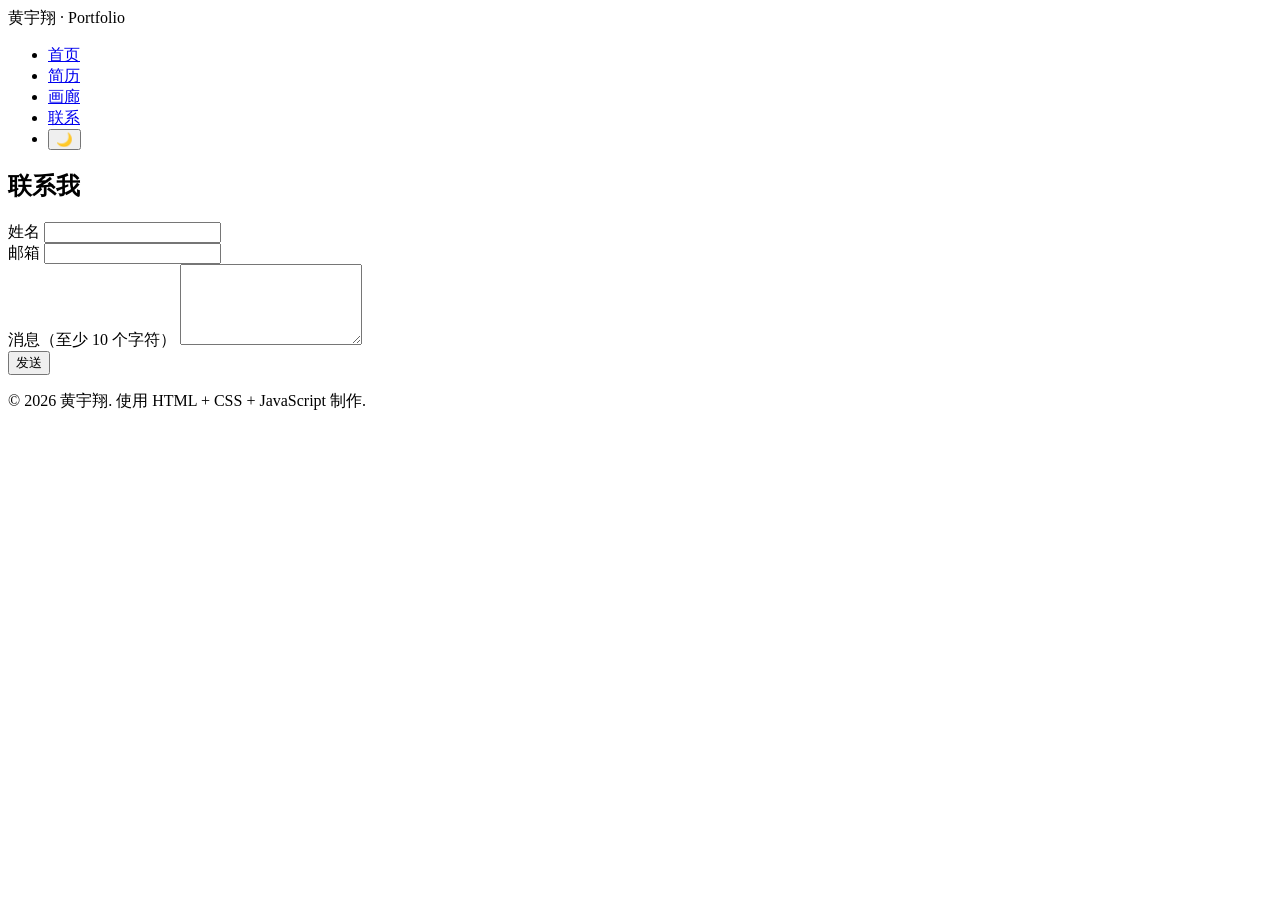
==== contact.html @ 3ab39fac "Add files via upload" ====
<!DOCTYPE html>
<html lang="zh-CN">
<head>
  <meta charset="UTF-8">
  <meta name="viewport" content="width=device-width, initial-scale=1.0">
  <meta name="description" content="黄宇翔的个人作品集网站">
  <meta name="author" content="黄宇翔">
  <title>联系 | 黄宇翔作品集</title>
  <link rel="stylesheet" href="css/style.css">
</head>
<body>
<header>
  <div class="logo">黄宇翔 · Portfolio</div>
  <nav>
    <ul>
      <li><a href="index.html" class="">首页</a></li>
      <li><a href="resume.html" class="">简历</a></li>
      <li><a href="gallery.html" class="">画廊</a></li>
      <li><a href="contact.html" class="active">联系</a></li>
      <li><button id="themeToggle" aria-label="切换暗黑模式">🌙</button></li>
    </ul>
  </nav>
</header>
<main>
  <section class="page-title"><h1>联系我</h1></section>
  <section class="contact-wrap">
    <form id="contactForm" class="contact-form" novalidate>
      <div class="form-group">
        <label for="name">姓名</label>
        <input type="text" id="name" name="name">
        <small class="error" id="errName"></small>
      </div>
      <div class="form-group">
        <label for="email">邮箱</label>
        <input type="text" id="email" name="email">
        <small class="error" id="errEmail"></small>
      </div>
      <div class="form-group">
        <label for="message">消息（至少 10 个字符）</label>
        <textarea id="message" name="message" rows="5"></textarea>
        <small class="error" id="errMsg"></small>
      </div>
      <button type="submit" class="btn">发送</button>
      <p id="formSuccess" class="success"></p>
    </form>
  </section>
</main>
<footer><p>&copy; 2026 黄宇翔. 使用 HTML + CSS + JavaScript 制作.</p></footer>
<script src="js/main.js"></script>
</body>
</html>
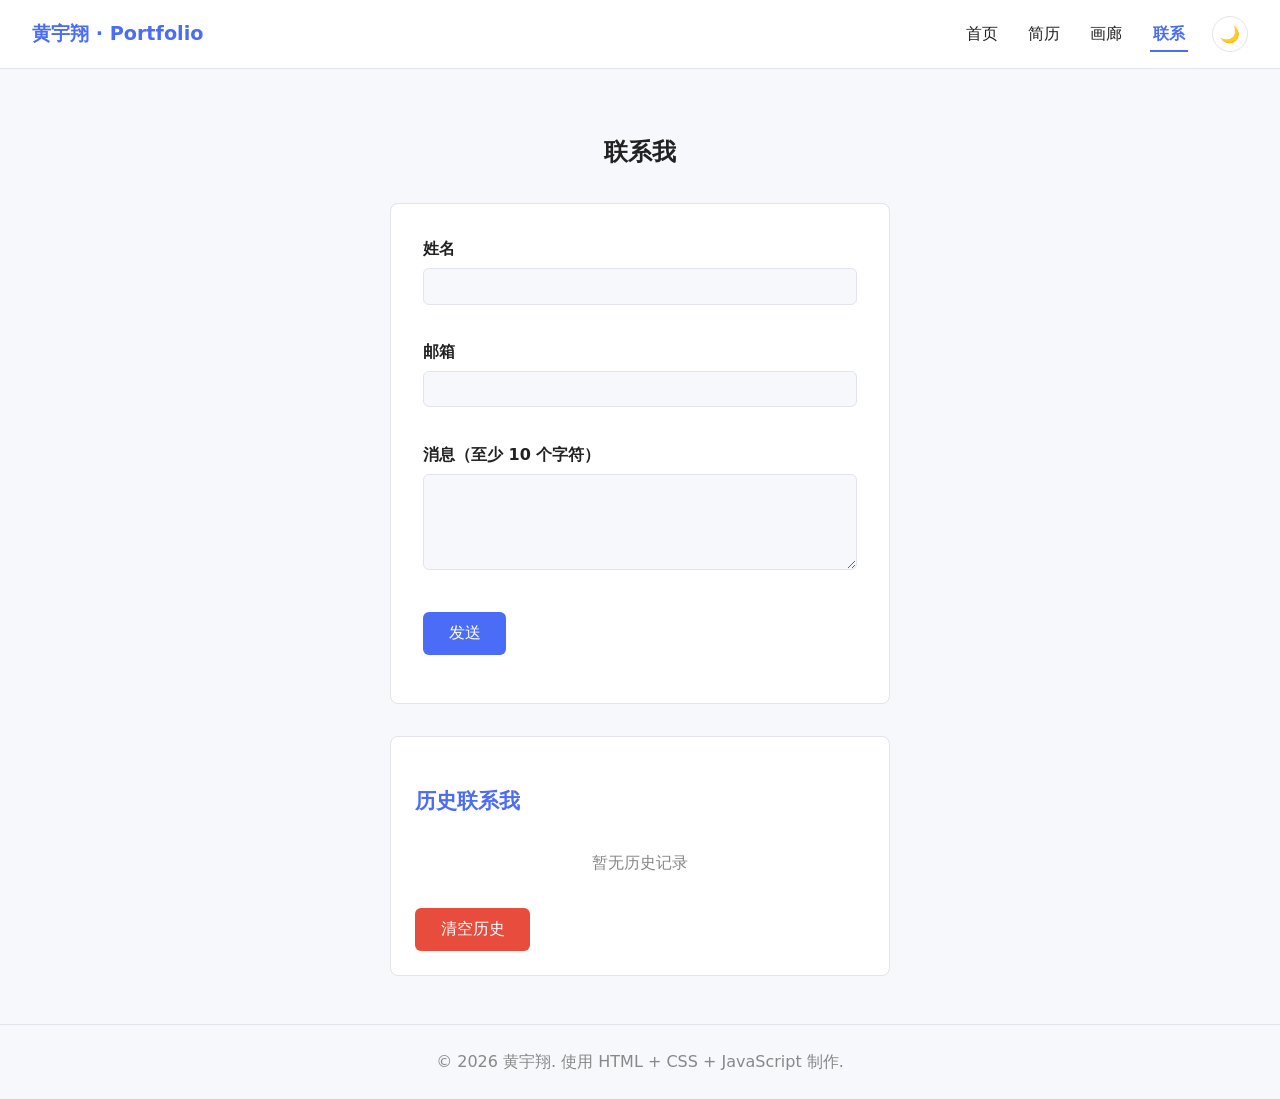
==== commit 866c8ee3: "Remove XSS protection measures and add contact history feature - Added comprehensive .gitignore file" ====
--- a/contact.html
+++ b/contact.html
@@ -43,6 +43,15 @@
       <button type="submit" class="btn">发送</button>
       <p id="formSuccess" class="success"></p>
     </form>
+
+    <!-- 历史联系我 -->
+    <section class="history-section">
+      <h2>历史联系我</h2>
+      <div id="historyList" class="history-list">
+        <p class="no-history">暂无历史记录</p>
+      </div>
+      <button id="clearHistory" class="btn btn-clear">清空历史</button>
+    </section>
   </section>
 </main>
 <footer><p>&copy; 2026 黄宇翔. 使用 HTML + CSS + JavaScript 制作.</p></footer>
--- a/css/style.css
+++ b/css/style.css
@@ -0,0 +1,436 @@
+/* =========================================
+   📁 样式表说明
+   - 基础: 原生 CSS3 (无预处理器)
+   - 特性: CSS 变量 / 暗黑模式 / 响应式布局 / 交互动画
+   - 架构: 全局变量 → 基础重置 → 组件模块 → 响应式断点
+   ========================================= */
+
+/* ===== 1. 全局变量与主题 (CSS Variables & Theming) ===== */
+:root {
+  --bg: #f7f8fc;
+  --text: #222;
+  --primary: #4a6cf7;
+  --accent: #ff6b6b;
+  --card: #fff;
+  --border: #e1e4ea;
+  --shadow: rgba(0, 0, 0, 0.15); /* 统一阴影色值，方便维护 */
+}
+
+[data-theme="dark"] {
+  --bg: #15171c;
+  --text: #eee;
+  --primary: #7c93ff;
+  --accent: #ff8a8a;
+  --card: #222530;
+  --border: #333;
+  --shadow: rgba(0, 0, 0, 0.35); /* 暗色环境下加深阴影增强层次感 */
+}
+
+/* ===== 2. 基础重置与全局样式 (Reset & Base) ===== */
+*, *::before, *::after {
+  box-sizing: border-box;
+  margin: 0;
+  padding: 0;
+}
+
+body {
+  font-family: "Segoe UI", "Microsoft YaHei", system-ui, sans-serif;
+  background: var(--bg);
+  color: var(--text);
+  line-height: 1.6;
+  transition: background 0.3s ease, color 0.3s ease;
+}
+
+a { color: var(--primary); text-decoration: none; }
+ul { list-style: none; }
+
+/* 防止图片/媒体元素溢出容器 */
+img, video { max-width: 100%; display: block; }
+
+main {
+  max-width: 1100px;
+  margin: 2rem auto;
+  padding: 0 1rem;
+}
+
+/* ===== 3. 头部与导航 (Header & Navigation) ===== */
+header {
+  background: var(--card);
+  border-bottom: 1px solid var(--border);
+  position: sticky;
+  top: 0;
+  z-index: 100;
+  display: flex;
+  justify-content: space-between;
+  align-items: center;
+  padding: 1rem 2rem;
+  flex-wrap: wrap;
+}
+
+.logo {
+  font-weight: 700;
+  font-size: 1.2rem;
+  color: var(--primary);
+}
+
+nav ul {
+  display: flex;
+  gap: 1.5rem;
+  align-items: center;
+}
+
+nav a {
+  padding: 0.4rem 0.2rem;
+  border-bottom: 2px solid transparent;
+  transition: color 0.25s, border-color 0.25s;
+  color: var(--text);
+}
+
+nav a:hover,
+nav a.active {
+  color: var(--primary);
+  border-color: var(--primary);
+}
+
+nav a.active { font-weight: 600; }
+
+#themeToggle {
+  background: none;
+  border: 1px solid var(--border);
+  border-radius: 50%;
+  width: 36px;
+  height: 36px;
+  cursor: pointer;
+  font-size: 1rem;
+  transition: transform 0.3s, background 0.3s, color 0.3s;
+}
+
+#themeToggle:hover {
+  transform: rotate(20deg);
+  background: var(--primary);
+  color: #fff;
+}
+
+/* ===== 4. 首屏英雄区 (Hero Section) ===== */
+.hero {
+  text-align: center;
+  padding: 3rem 1rem;
+}
+
+.avatar {
+  width: 120px;
+  height: 120px;
+  border-radius: 50%;
+  background: var(--primary); /* 默认占位色，替换为 <img> 后自动覆盖 */
+  display: block;
+  margin: 0 auto 1rem;
+  object-fit: cover;
+}
+
+.hero h1 { font-size: 2.4rem; margin-bottom: 0.5rem; }
+.accent { color: var(--accent); }
+.subtitle { color: #888; margin-bottom: 1.5rem; }
+
+.btn {
+  display: inline-block;
+  background: var(--primary);
+  color: #fff;
+  padding: 0.7rem 1.6rem;
+  border: none;
+  border-radius: 6px;
+  cursor: pointer;
+  font-size: 1rem;
+  transition: background 0.3s, transform 0.3s, box-shadow 0.3s;
+}
+
+.btn:hover {
+  background: var(--accent);
+  transform: translateY(-2px);
+  box-shadow: 0 6px 14px var(--shadow);
+}
+
+/* ===== 5. 内容区块与卡片 (Sections & Cards) ===== */
+section h2 {
+  margin: 1.5rem 0 1rem;
+  color: var(--primary);
+}
+
+.page-title { text-align: center; padding: 2rem 0; }
+
+.intro {
+  display: grid;
+  grid-template-columns: 1fr 1fr;
+  gap: 1.5rem;
+  margin-top: 2rem;
+}
+
+.intro article,
+.card {
+  background: var(--card);
+  border: 1px solid var(--border);
+  border-radius: 8px;
+  padding: 1.2rem;
+  margin-bottom: 1rem;
+}
+
+/* 技术栈筛选栏 */
+.filter-bar {
+  display: flex;
+  gap: 0.5rem;
+  flex-wrap: wrap;
+  margin-bottom: 1rem;
+}
+
+.filter-btn {
+  background: var(--card);
+  color: var(--text);
+  border: 1px solid var(--border);
+  padding: 0.5rem 1rem;
+  border-radius: 20px;
+  cursor: pointer;
+  transition: background 0.25s, color 0.25s, border-color 0.25s;
+}
+
+.filter-btn:hover,
+.filter-btn.active {
+  background: var(--primary);
+  color: #fff;
+  border-color: var(--primary);
+}
+
+.skills {
+  display: flex;
+  flex-wrap: wrap;
+  gap: 0.6rem;
+}
+
+.skill {
+  background: var(--card);
+  border: 1px solid var(--border);
+  padding: 0.5rem 1rem;
+  border-radius: 6px;
+  transition: transform 0.3s, box-shadow 0.3s;
+}
+
+.skill.hidden { display: none; }
+
+/* ===== 6. 图片画廊与弹窗 (Gallery & Modal) ===== */
+.gallery-grid {
+  display: grid;
+  grid-template-columns: repeat(3, 1fr);
+  gap: 1rem;
+}
+
+.gallery-item {
+  background: var(--card);
+  border: 1px solid var(--border);
+  border-radius: 8px;
+  overflow: hidden;
+  cursor: pointer;
+  transition: transform 0.3s, box-shadow 0.3s;
+}
+
+.gallery-item:hover {
+  transform: translateY(-4px);
+  box-shadow: 0 8px 20px var(--shadow);
+}
+
+.gallery-item img {
+  width: 100%;
+  height: 180px;
+  object-fit: cover;
+}
+
+.gallery-item figcaption { padding: 0.6rem; text-align: center; }
+
+/* 模态框 (Lightbox) */
+.modal {
+  display: none;
+  position: fixed;
+  inset: 0;
+  background: rgba(0, 0, 0, 0.85);
+  z-index: 1000;
+  justify-content: center;
+  align-items: center;
+  flex-direction: column;
+  animation: fade 0.25s ease;
+}
+
+.modal.show { display: flex; }
+
+.modal-content {
+  max-width: 90%;
+  max-height: 80vh;
+  border-radius: 8px;
+  box-shadow: 0 10px 30px rgba(0, 0, 0, 0.4);
+}
+
+.modal-close {
+  position: absolute;
+  top: 20px;
+  right: 30px;
+  color: #fff;
+  font-size: 2.5rem;
+  cursor: pointer;
+  font-weight: bold;
+  line-height: 1;
+}
+
+#modalCaption { color: #fff; margin-top: 1rem; text-align: center; }
+
+/* ===== 7. 联系表单 (Contact Form) ===== */
+.contact-form {
+  max-width: 500px;
+  margin: 0 auto;
+  background: var(--card);
+  padding: 2rem;
+  border-radius: 8px;
+  border: 1px solid var(--border);
+}
+
+.form-group { margin-bottom: 1rem; }
+
+.form-group label {
+  display: block;
+  margin-bottom: 0.4rem;
+  font-weight: 600;
+}
+
+.form-group input,
+.form-group textarea {
+  width: 100%;
+  padding: 0.6rem;
+  border: 1px solid var(--border);
+  border-radius: 6px;
+  background: var(--bg);
+  color: var(--text);
+  font-family: inherit;
+  transition: border-color 0.2s, box-shadow 0.2s;
+}
+
+.form-group input:focus,
+.form-group textarea:focus {
+  outline: none;
+  border-color: var(--primary);
+  box-shadow: 0 0 0 3px rgba(74, 108, 247, 0.25); /* 优化：更柔和的无障碍聚焦环 */
+}
+
+.error {
+  color: #e74c3c;
+  font-size: 0.85rem;
+  display: block;
+  margin-top: 0.3rem;
+  min-height: 1em;
+}
+
+.success {
+  color: #2ecc71;
+  margin-top: 1rem;
+  text-align: center;
+}
+
+/* ===== 历史联系我 (Contact History) ===== */
+.history-section {
+  max-width: 500px;
+  margin: 2rem auto 0;
+  padding: 1.5rem;
+  background: var(--card);
+  border: 1px solid var(--border);
+  border-radius: 8px;
+}
+
+.history-section h2 {
+  margin-bottom: 1rem;
+  font-size: 1.3rem;
+  color: var(--primary);
+}
+
+.history-list {
+  max-height: 300px;
+  overflow-y: auto;
+}
+
+.history-item {
+  padding: 0.8rem;
+  border-bottom: 1px solid var(--border);
+  margin-bottom: 0.5rem;
+}
+
+.history-item:last-child {
+  border-bottom: none;
+  margin-bottom: 0;
+}
+
+.history-item .h-name {
+  font-weight: 600;
+  color: var(--text);
+}
+
+.history-item .h-email {
+  font-size: 0.85rem;
+  color: #888;
+  margin: 0.2rem 0;
+}
+
+.history-item .h-message {
+  font-size: 0.9rem;
+  color: var(--text);
+  font-style: italic;
+}
+
+.history-item .h-date {
+  font-size: 0.75rem;
+  color: #999;
+  margin-top: 0.3rem;
+}
+
+.no-history {
+  color: #888;
+  text-align: center;
+  padding: 1rem;
+}
+
+.btn-clear {
+  margin-top: 1rem;
+  background: #e74c3c;
+}
+
+.btn-clear:hover {
+  background: #c0392b;
+}
+
+/* ===== 8. 底部与全局动画 (Footer & Animations) ===== */
+footer {
+  text-align: center;
+  padding: 1.5rem;
+  color: #888;
+  border-top: 1px solid var(--border);
+  margin-top: 3rem;
+}
+
+@keyframes fade {
+  from { opacity: 0; }
+  to { opacity: 1; }
+}
+
+.fade-in { animation: fade 0.8s ease; }
+
+/* ===== 9. 响应式适配 (Responsive Breakpoints) ===== */
+/* 平板及窄屏 (≤768px) */
+@media (max-width: 768px) {
+  header {
+    padding: 1rem;
+    flex-direction: column;
+    gap: 0.8rem;
+  }
+  nav ul { gap: 1rem; flex-wrap: wrap; justify-content: center; }
+  .hero h1 { font-size: 1.8rem; }
+  .intro { grid-template-columns: 1fr; }
+  .gallery-grid { grid-template-columns: repeat(2, 1fr); }
+}
+
+/* 手机端 (≤480px) */
+@media (max-width: 480px) {
+  .gallery-grid { grid-template-columns: 1fr; }
+  .contact-form { padding: 1.5rem; }
+}
